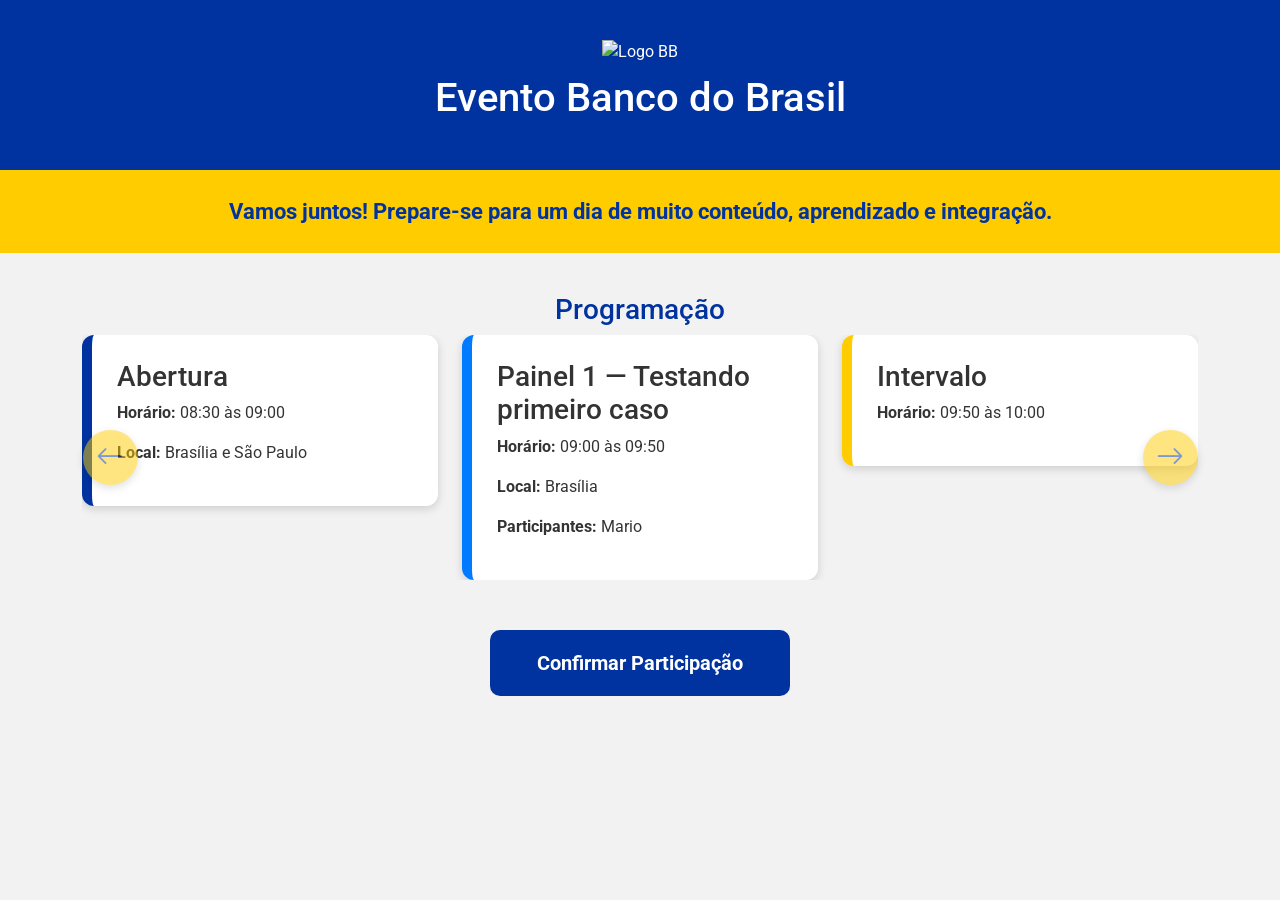
==== index.html @ 14e7d23b "Update index.html Aumentar a quantidade de cards que aparecem por vez no carrossel" ====
<!DOCTYPE html>
<html lang="pt-BR">
<head>
    <meta charset="UTF-8">
    <title>Evento BB</title>

    <!-- Bootstrap 5 -->
    <link href="https://cdn.jsdelivr.net/npm/bootstrap@5.3.2/dist/css/bootstrap.min.css" rel="stylesheet">

    <!-- Fonte profissional -->
    <link href="https://fonts.googleapis.com/css2?family=Roboto:wght@300;400;700&display=swap" rel="stylesheet">

    <!-- Fonte setas -->
    <link rel="stylesheet" href="https://cdn.jsdelivr.net/npm/bootstrap-icons@1.11.1/font/bootstrap-icons.css">

    <style>
        body {
            font-family: 'Roboto', sans-serif;
            background: #f2f2f2 url('https://www.transparenttextures.com/patterns/cubes.png');
            background-size: 300px;
            color: #333;
        }

        header {
            background: #0033a0;
            color: white;
            padding: 40px 20px;
            text-align: center;
            box-shadow: 0 4px 10px rgba(0,0,0,0.2);
        }

        header img {
            max-height: 90px;
            margin-bottom: 10px;
            animation: fadeIn 1.5s ease;
        }

        .intro {
            background: #ffcc00;
            color: #0033a0;
            font-weight: 700;
            font-size: 22px;
            padding: 25px;
            text-align: center;
            animation: slideDown 1.2s ease;
        }

        h2.section-title {
            text-align: center;
            margin-top: 40px;
            font-size: 28px;
            color: #0033a0;
            animation: fadeIn 1.5s ease;
        }

        /* Cards */
        .event-card {
            background: white;
            border-radius: 12px;
            padding: 25px;
            box-shadow: 0 3px 10px rgba(0,0,0,0.15);
            border-left: 10px solid #0033a0;
            animation: fadeUp 1s ease;
        }

        /* Cores por tipo */
        .abertura { border-left-color: #0033a0; }
        .painel { border-left-color: #007bff; }
        .intervalo { border-left-color: #ffcc00; }
        .brindes { border-left-color: #ff6600; }
        .encerramento { border-left-color: #6600cc; }

        /* Botão */
        .btn-form {
            display: block;
            width: 300px;
            margin: 50px auto;
            padding: 18px;
            background: #0033a0;
            color: white;
            text-align: center;
            border-radius: 10px;
            font-size: 20px;
            text-decoration: none;
            font-weight: 700;
            transition: 0.3s;
        }

        .btn-form:hover {
            background: #002266;
            transform: scale(1.05);
        }

        /* Animações */
        @keyframes fadeIn {
            from { opacity: 0; }
            to { opacity: 1; }
        }

        @keyframes fadeUp {
            from { opacity: 0; transform: translateY(20px); }
            to { opacity: 1; transform: translateY(0); }
        }

        @keyframes slideDown {
            from { opacity: 0; transform: translateY(-20px); }
            to { opacity: 1; transform: translateY(0); }
        }

        /* Setas personalizadas */
        .carousel-control-prev-icon,
        .carousel-control-next-icon {
            background-image: none;
        }

        .carousel-control-prev,
        .carousel-control-next {
            width: 80px;
        }

        .arrow-btn {
            background: #ffcc00; /* Amarelo BB */
            border-radius: 50%;
            width: 55px;
            height: 55px;
            display: flex;
            align-items: center;
            justify-content: center;
            box-shadow: 0 3px 8px rgba(0,0,0,0.25);
            transition: 0.3s;
            animation: pulse 1.8s infinite ease-in-out;
        }

        .arrow-btn:hover {
            transform: scale(1.15);
            background: #ffd633;
        }

        /* Ícones */
        .arrow-btn i {
            font-size: 28px;
            color: #0033a0; /* Azul BB */
        }

        /* Animação de pulso */
        @keyframes pulse {
            0% { transform: scale(1); }
            50% { transform: scale(1.08); }
            100% { transform: scale(1); }
        }

    </style>
</head>
<body>

<header>
    <!-- Troque pela sua logo -->
    <img src="https://upload.wikimedia.org/wikipedia/commons/9/9b/Banco_do_Brasil_logo.svg" alt="Logo BB">
    <h1>Evento Banco do Brasil</h1>
</header>

<div class="intro">
    Vamos juntos! Prepare-se para um dia de muito conteúdo, aprendizado e integração.
</div>

<h2 class="section-title">Programação</h2>

<!-- Carrossel Bootstrap -->
<div id="carouselEventos" class="carousel slide container" data-bs-ride="carousel">
    <div class="carousel-inner">

        <!-- Slide 1 -->
        <div class="carousel-item active">
            <div class="row g-4">

                <div class="col-md-6 col-lg-4">
                    <div class="event-card abertura">
                        <h3>Abertura</h3>
                        <p><strong>Horário:</strong> 08:30 às 09:00</p>
                        <p><strong>Local:</strong> Brasília e São Paulo</p>
                    </div>
                </div>

                <div class="col-md-6 col-lg-4">
                    <div class="event-card painel">
                        <h3>Painel 1 — Testando primeiro caso</h3>
                        <p><strong>Horário:</strong> 09:00 às 09:50</p>
                        <p><strong>Local:</strong> Brasília</p>
                        <p><strong>Participantes:</strong> Mario</p>
                    </div>
                </div>

                <div class="col-md-6 col-lg-4">
                    <div class="event-card intervalo">
                        <h3>Intervalo</h3>
                        <p><strong>Horário:</strong> 09:50 às 10:00</p>
                    </div>
                </div>

            </div>
        </div>

        <!-- Slide 2 -->
        <div class="carousel-item">
            <div class="row g-4">

                <div class="col-md-6 col-lg-4">
                    <div class="event-card painel">
                        <h3>Painel 2 — Segundo caso expositivo</h3>
                        <p><strong>Horário:</strong> 10:00 às 10:50</p>
                        <p><strong>Local:</strong> São Paulo</p>
                        <p><strong>Participantes:</strong> Jorge e Luciano</p>
                    </div>
                </div>

                <div class="col-md-6 col-lg-4">
                    <div class="event-card brindes">
                        <h3>Sorteio de Brindes</h3>
                        <p><strong>Horário:</strong> 10:50 às 11:20</p>
                        <p><strong>Local:</strong> Brasília e São Paulo</p>
                    </div>
                </div>

                <div class="col-md-6 col-lg-4">
                    <div class="event-card painel">
                        <h3>Painel 3 — Caso 3 discussão</h3>
                        <p><strong>Horário:</strong> 11:20 às 12:10</p>
                        <p><strong>Local:</strong> Brasília</p>
                        <p><strong>Participantes:</strong> André e Gabriel</p>
                    </div>
                </div>

            </div>
        </div>

        <!-- Slide 3 -->
        <div class="carousel-item">
            <div class="row g-4">

                <div class="col-md-6 col-lg-4">
                    <div class="event-card intervalo">
                        <h3>Intervalo — Almoço</h3>
                        <p><strong>Horário:</strong> 12:10 às 13:40</p>
                        <p><strong>Local:</strong> Brasília e São Paulo</p>
                    </div>
                </div>

                <div class="col-md-6 col-lg-4">
                    <div class="event-card painel">
                        <h3>Painel 4 — Quarto caso de análise</h3>
                        <p><strong>Horário:</strong> 13:40 às 15:00</p>
                        <p><strong>Local:</strong> Brasília</p>
                        <p><strong>Participantes:</strong> Matheus e Pedro</p>
                    </div>
                </div>

                <div class="col-md-6 col-lg-4">
                    <div class="event-card encerramento">
                        <h3>Encerramento</h3>
                        <p><strong>Horário:</strong> 15:00 às 16:00</p>
                        <p><strong>Local:</strong> Brasília e São Paulo</p>
                    </div>
                </div>

            </div>
        </div>

    </div>

    <!-- Setas personalizadas -->
    <button class="carousel-control-prev" type="button" data-bs-target="#carouselEventos" data-bs-slide="prev">
        <div class="arrow-btn">
            <i class="bi bi-arrow-left"></i>
        </div>
    </button>

    <button class="carousel-control-next" type="button" data-bs-target="#carouselEventos" data-bs-slide="next">
        <div class="arrow-btn">
            <i class="bi bi-arrow-right"></i>
        </div>
    </button>
</div>


<!-- Botão para formulário -->
<a class="btn-form" href="https://docs.google.com/forms/d/e/1FAIpQLSf5gsvDMj-xXutrh_rArBs5otdJBCej2UcXKzMxR29UnKy9tg/viewform?usp=header" target="_blank">
    Confirmar Participação
</a>

<!-- Bootstrap JS -->
<script src="https://cdn.jsdelivr.net/npm/bootstrap@5.3.2/dist/js/bootstrap.bundle.min.js"></script>

</body>
</html>
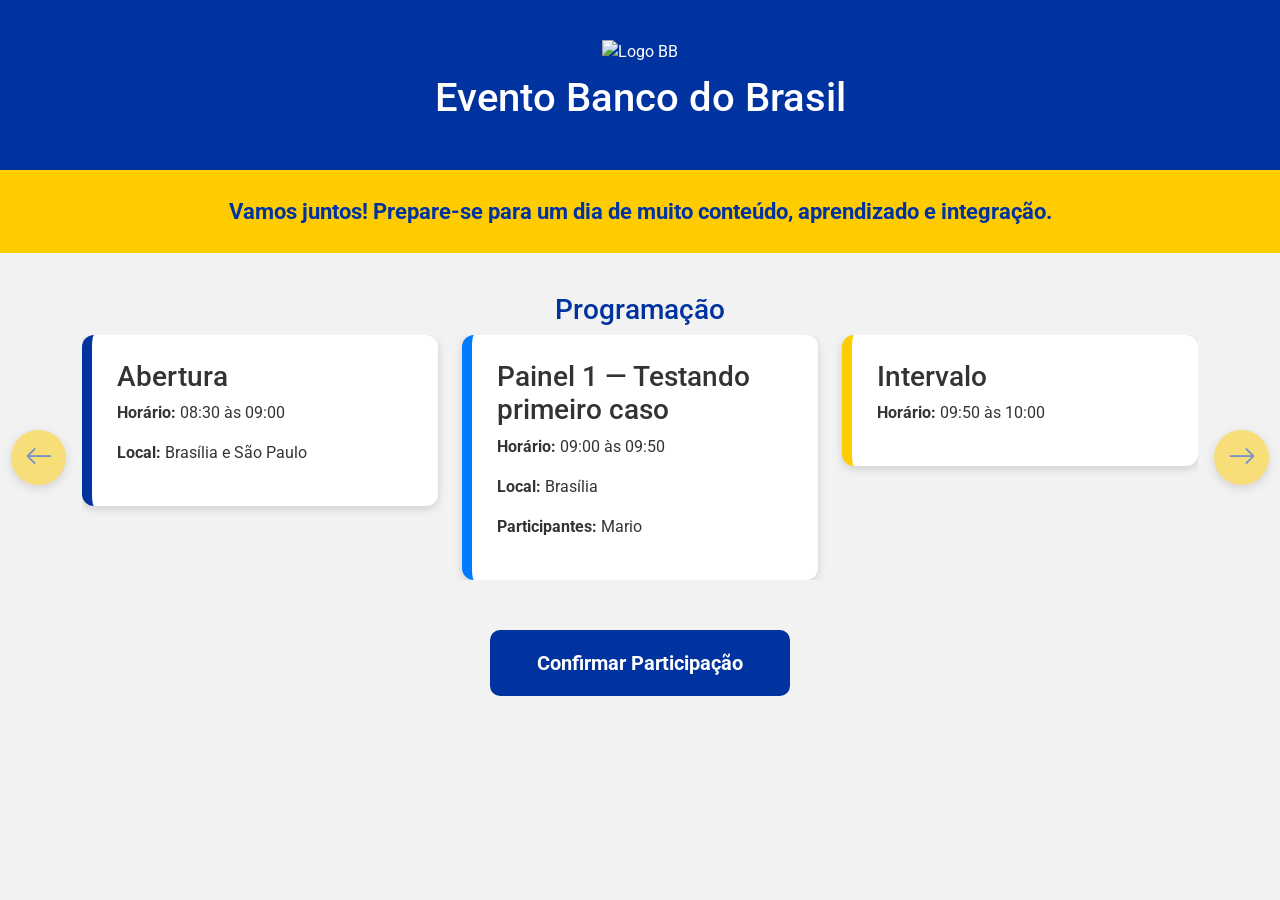
==== commit eefdf275: "Update index.html tirando o automático do carrossel e colocando as setas ao lado dos cards ao invés " ====
--- a/index.html
+++ b/index.html
@@ -113,11 +113,20 @@
             background-image: none;
         }
 
+        /* Setas fora dos cards, nas extremidades */
         .carousel-control-prev,
         .carousel-control-next {
-            width: 80px;
-        }
-
+            width: 5%; /* deixa espaço lateral */
+        }
+
+        .carousel-control-prev {
+            left: -60px; /* move para fora do container */
+        }
+
+        .carousel-control-next {
+            right: -60px; /* move para fora do container */
+        }
+        
         .arrow-btn {
             background: #ffcc00; /* Amarelo BB */
             border-radius: 50%;
@@ -128,7 +137,7 @@
             justify-content: center;
             box-shadow: 0 3px 8px rgba(0,0,0,0.25);
             transition: 0.3s;
-            animation: pulse 1.8s infinite ease-in-out;
+            /* animation: pulse 1.8s infinite ease-in-out; */
         }
 
         .arrow-btn:hover {
@@ -143,10 +152,15 @@
         }
 
         /* Animação de pulso */
-        @keyframes pulse {
+        /*@keyframes pulse {
             0% { transform: scale(1); }
             50% { transform: scale(1.08); }
             100% { transform: scale(1); }
+        } */
+
+        /* Remove autoplay */
+        .carousel {
+            animation: none !important;
         }
 
     </style>
@@ -166,14 +180,14 @@
 <h2 class="section-title">Programação</h2>
 
 <!-- Carrossel Bootstrap -->
-<div id="carouselEventos" class="carousel slide container" data-bs-ride="carousel">
+<div id="carouselEventos" class="carousel slide container" data-bs-ride="false">
     <div class="carousel-inner">
 
         <!-- Slide 1 -->
         <div class="carousel-item active">
-            <div class="row g-4">
-
-                <div class="col-md-6 col-lg-4">
+            <div class="row g-4 justify-content-center">
+
+                <div class="col-md-4">
                     <div class="event-card abertura">
                         <h3>Abertura</h3>
                         <p><strong>Horário:</strong> 08:30 às 09:00</p>
@@ -181,7 +195,7 @@
                     </div>
                 </div>
 
-                <div class="col-md-6 col-lg-4">
+                <div class="col-md-4">
                     <div class="event-card painel">
                         <h3>Painel 1 — Testando primeiro caso</h3>
                         <p><strong>Horário:</strong> 09:00 às 09:50</p>
@@ -190,7 +204,7 @@
                     </div>
                 </div>
 
-                <div class="col-md-6 col-lg-4">
+                <div class="col-md-4">
                     <div class="event-card intervalo">
                         <h3>Intervalo</h3>
                         <p><strong>Horário:</strong> 09:50 às 10:00</p>
@@ -202,9 +216,9 @@
 
         <!-- Slide 2 -->
         <div class="carousel-item">
-            <div class="row g-4">
-
-                <div class="col-md-6 col-lg-4">
+            <div class="row g-4 justify-content-center">
+
+                <div class="col-md-4">
                     <div class="event-card painel">
                         <h3>Painel 2 — Segundo caso expositivo</h3>
                         <p><strong>Horário:</strong> 10:00 às 10:50</p>
@@ -213,7 +227,7 @@
                     </div>
                 </div>
 
-                <div class="col-md-6 col-lg-4">
+                <div class="col-md-4">
                     <div class="event-card brindes">
                         <h3>Sorteio de Brindes</h3>
                         <p><strong>Horário:</strong> 10:50 às 11:20</p>
@@ -221,7 +235,7 @@
                     </div>
                 </div>
 
-                <div class="col-md-6 col-lg-4">
+                <div class="col-md-4">
                     <div class="event-card painel">
                         <h3>Painel 3 — Caso 3 discussão</h3>
                         <p><strong>Horário:</strong> 11:20 às 12:10</p>
@@ -235,9 +249,9 @@
 
         <!-- Slide 3 -->
         <div class="carousel-item">
-            <div class="row g-4">
-
-                <div class="col-md-6 col-lg-4">
+            <div class="row g-4 justify-content-center">
+
+                <div class="col-md-4">
                     <div class="event-card intervalo">
                         <h3>Intervalo — Almoço</h3>
                         <p><strong>Horário:</strong> 12:10 às 13:40</p>
@@ -245,7 +259,7 @@
                     </div>
                 </div>
 
-                <div class="col-md-6 col-lg-4">
+                <div class="col-md-4">
                     <div class="event-card painel">
                         <h3>Painel 4 — Quarto caso de análise</h3>
                         <p><strong>Horário:</strong> 13:40 às 15:00</p>
@@ -254,7 +268,7 @@
                     </div>
                 </div>
 
-                <div class="col-md-6 col-lg-4">
+                <div class="col-md-4">
                     <div class="event-card encerramento">
                         <h3>Encerramento</h3>
                         <p><strong>Horário:</strong> 15:00 às 16:00</p>
@@ -267,7 +281,7 @@
 
     </div>
 
-    <!-- Setas personalizadas -->
+    <!-- Setas nas extremidades -->
     <button class="carousel-control-prev" type="button" data-bs-target="#carouselEventos" data-bs-slide="prev">
         <div class="arrow-btn">
             <i class="bi bi-arrow-left"></i>
@@ -280,7 +294,6 @@
         </div>
     </button>
 </div>
-
 
 <!-- Botão para formulário -->
 <a class="btn-form" href="https://docs.google.com/forms/d/e/1FAIpQLSf5gsvDMj-xXutrh_rArBs5otdJBCej2UcXKzMxR29UnKy9tg/viewform?usp=header" target="_blank">
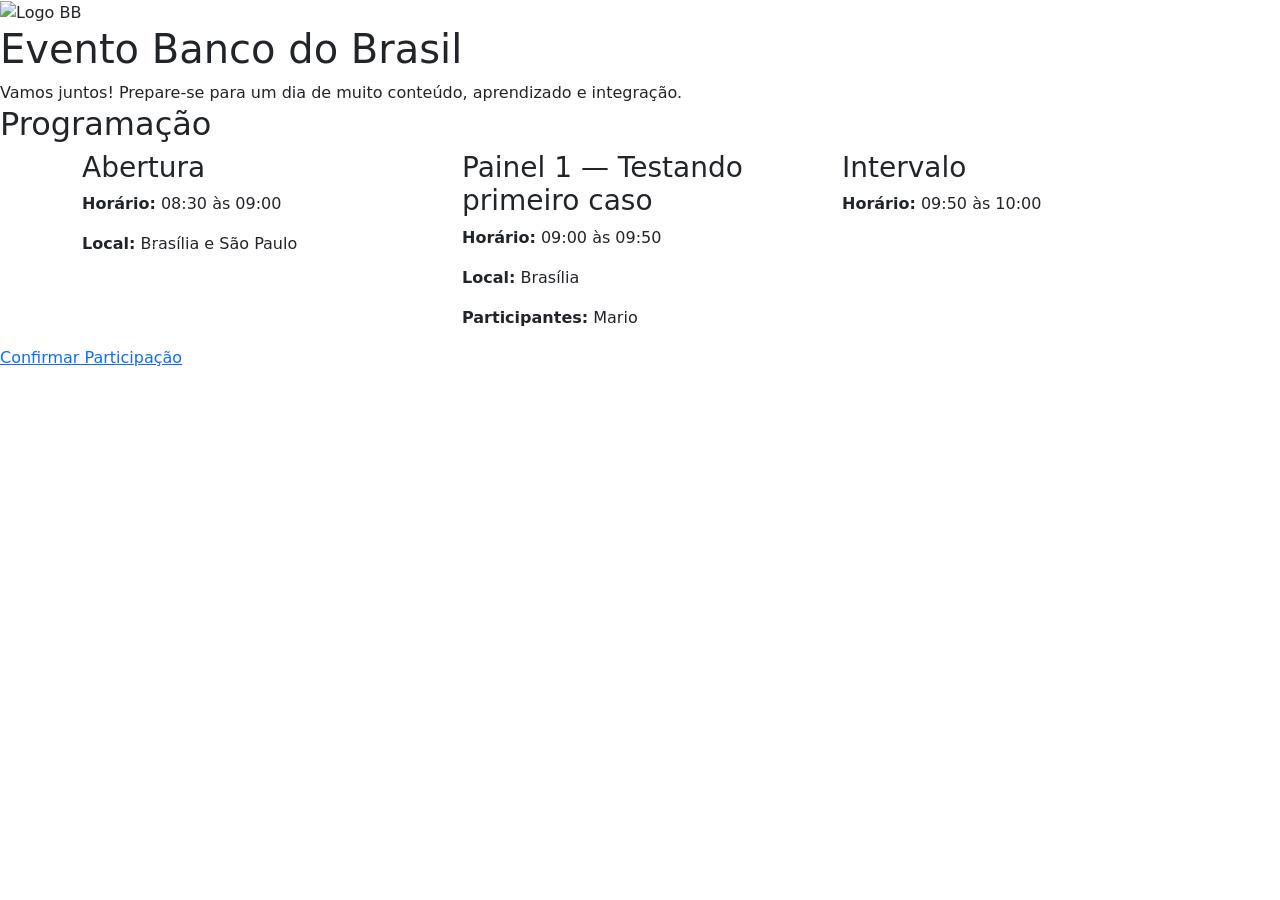
==== commit 90b06fca: "Update index.html tirando tudo do <style>" ====
--- a/index.html
+++ b/index.html
@@ -13,157 +13,8 @@
     <!-- Fonte setas -->
     <link rel="stylesheet" href="https://cdn.jsdelivr.net/npm/bootstrap-icons@1.11.1/font/bootstrap-icons.css">
 
-    <style>
-        body {
-            font-family: 'Roboto', sans-serif;
-            background: #f2f2f2 url('https://www.transparenttextures.com/patterns/cubes.png');
-            background-size: 300px;
-            color: #333;
-        }
+    <link rel="stylesheet" href="css/main.css">
 
-        header {
-            background: #0033a0;
-            color: white;
-            padding: 40px 20px;
-            text-align: center;
-            box-shadow: 0 4px 10px rgba(0,0,0,0.2);
-        }
-
-        header img {
-            max-height: 90px;
-            margin-bottom: 10px;
-            animation: fadeIn 1.5s ease;
-        }
-
-        .intro {
-            background: #ffcc00;
-            color: #0033a0;
-            font-weight: 700;
-            font-size: 22px;
-            padding: 25px;
-            text-align: center;
-            animation: slideDown 1.2s ease;
-        }
-
-        h2.section-title {
-            text-align: center;
-            margin-top: 40px;
-            font-size: 28px;
-            color: #0033a0;
-            animation: fadeIn 1.5s ease;
-        }
-
-        /* Cards */
-        .event-card {
-            background: white;
-            border-radius: 12px;
-            padding: 25px;
-            box-shadow: 0 3px 10px rgba(0,0,0,0.15);
-            border-left: 10px solid #0033a0;
-            animation: fadeUp 1s ease;
-        }
-
-        /* Cores por tipo */
-        .abertura { border-left-color: #0033a0; }
-        .painel { border-left-color: #007bff; }
-        .intervalo { border-left-color: #ffcc00; }
-        .brindes { border-left-color: #ff6600; }
-        .encerramento { border-left-color: #6600cc; }
-
-        /* Botão */
-        .btn-form {
-            display: block;
-            width: 300px;
-            margin: 50px auto;
-            padding: 18px;
-            background: #0033a0;
-            color: white;
-            text-align: center;
-            border-radius: 10px;
-            font-size: 20px;
-            text-decoration: none;
-            font-weight: 700;
-            transition: 0.3s;
-        }
-
-        .btn-form:hover {
-            background: #002266;
-            transform: scale(1.05);
-        }
-
-        /* Animações */
-        @keyframes fadeIn {
-            from { opacity: 0; }
-            to { opacity: 1; }
-        }
-
-        @keyframes fadeUp {
-            from { opacity: 0; transform: translateY(20px); }
-            to { opacity: 1; transform: translateY(0); }
-        }
-
-        @keyframes slideDown {
-            from { opacity: 0; transform: translateY(-20px); }
-            to { opacity: 1; transform: translateY(0); }
-        }
-
-        /* Setas personalizadas */
-        .carousel-control-prev-icon,
-        .carousel-control-next-icon {
-            background-image: none;
-        }
-
-        /* Setas fora dos cards, nas extremidades */
-        .carousel-control-prev,
-        .carousel-control-next {
-            width: 5%; /* deixa espaço lateral */
-        }
-
-        .carousel-control-prev {
-            left: -60px; /* move para fora do container */
-        }
-
-        .carousel-control-next {
-            right: -60px; /* move para fora do container */
-        }
-        
-        .arrow-btn {
-            background: #ffcc00; /* Amarelo BB */
-            border-radius: 50%;
-            width: 55px;
-            height: 55px;
-            display: flex;
-            align-items: center;
-            justify-content: center;
-            box-shadow: 0 3px 8px rgba(0,0,0,0.25);
-            transition: 0.3s;
-            /* animation: pulse 1.8s infinite ease-in-out; */
-        }
-
-        .arrow-btn:hover {
-            transform: scale(1.15);
-            background: #ffd633;
-        }
-
-        /* Ícones */
-        .arrow-btn i {
-            font-size: 28px;
-            color: #0033a0; /* Azul BB */
-        }
-
-        /* Animação de pulso */
-        /*@keyframes pulse {
-            0% { transform: scale(1); }
-            50% { transform: scale(1.08); }
-            100% { transform: scale(1); }
-        } */
-
-        /* Remove autoplay */
-        .carousel {
-            animation: none !important;
-        }
-
-    </style>
 </head>
 <body>
 
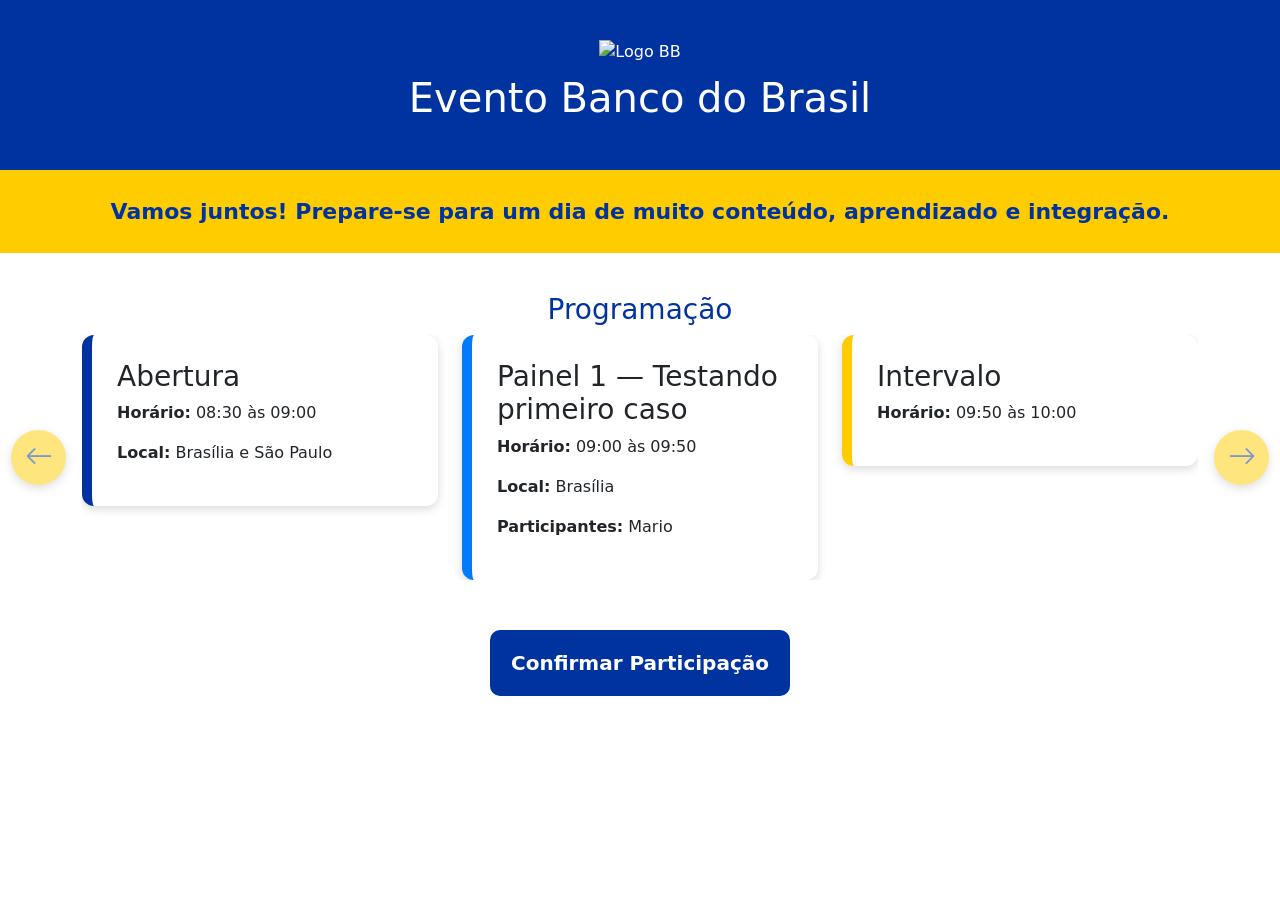
==== commit 42d97d46: "Update index.html" ====
--- a/index.html
+++ b/index.html
@@ -152,7 +152,7 @@
 </a>
 
 <!-- Bootstrap JS -->
-<script src="https://cdn.jsdelivr.net/npm/bootstrap@5.3.2/dist/js/bootstrap.bundle.min.js"></script>
+<script src="js/main.js"></script>
 
 </body>
 </html>
--- a/css/main.css
+++ b/css/main.css
@@ -0,0 +1,151 @@
+<style>
+        body {
+            font-family: 'Roboto', sans-serif;
+            background: #f2f2f2 url('https://www.transparenttextures.com/patterns/cubes.png');
+            background-size: 300px;
+            color: #333;
+        }
+
+        header {
+            background: #0033a0;
+            color: white;
+            padding: 40px 20px;
+            text-align: center;
+            box-shadow: 0 4px 10px rgba(0,0,0,0.2);
+        }
+
+        header img {
+            max-height: 90px;
+            margin-bottom: 10px;
+            animation: fadeIn 1.5s ease;
+        }
+
+        .intro {
+            background: #ffcc00;
+            color: #0033a0;
+            font-weight: 700;
+            font-size: 22px;
+            padding: 25px;
+            text-align: center;
+            animation: slideDown 1.2s ease;
+        }
+
+        h2.section-title {
+            text-align: center;
+            margin-top: 40px;
+            font-size: 28px;
+            color: #0033a0;
+            animation: fadeIn 1.5s ease;
+        }
+
+        /* Cards */
+        .event-card {
+            background: white;
+            border-radius: 12px;
+            padding: 25px;
+            box-shadow: 0 3px 10px rgba(0,0,0,0.15);
+            border-left: 10px solid #0033a0;
+            animation: fadeUp 1s ease;
+        }
+
+        /* Cores por tipo */
+        .abertura { border-left-color: #0033a0; }
+        .painel { border-left-color: #007bff; }
+        .intervalo { border-left-color: #ffcc00; }
+        .brindes { border-left-color: #ff6600; }
+        .encerramento { border-left-color: #6600cc; }
+
+        /* Botão */
+        .btn-form {
+            display: block;
+            width: 300px;
+            margin: 50px auto;
+            padding: 18px;
+            background: #0033a0;
+            color: white;
+            text-align: center;
+            border-radius: 10px;
+            font-size: 20px;
+            text-decoration: none;
+            font-weight: 700;
+            transition: 0.3s;
+        }
+
+        .btn-form:hover {
+            background: #002266;
+            transform: scale(1.05);
+        }
+
+        /* Animações */
+        @keyframes fadeIn {
+            from { opacity: 0; }
+            to { opacity: 1; }
+        }
+
+        @keyframes fadeUp {
+            from { opacity: 0; transform: translateY(20px); }
+            to { opacity: 1; transform: translateY(0); }
+        }
+
+        @keyframes slideDown {
+            from { opacity: 0; transform: translateY(-20px); }
+            to { opacity: 1; transform: translateY(0); }
+        }
+
+        /* Setas personalizadas */
+        .carousel-control-prev-icon,
+        .carousel-control-next-icon {
+            background-image: none;
+        }
+
+        /* Setas fora dos cards, nas extremidades */
+        .carousel-control-prev,
+        .carousel-control-next {
+            width: 5%; /* deixa espaço lateral */
+        }
+
+        .carousel-control-prev {
+            left: -60px; /* move para fora do container */
+        }
+
+        .carousel-control-next {
+            right: -60px; /* move para fora do container */
+        }
+        
+        .arrow-btn {
+            background: #ffcc00; /* Amarelo BB */
+            border-radius: 50%;
+            width: 55px;
+            height: 55px;
+            display: flex;
+            align-items: center;
+            justify-content: center;
+            box-shadow: 0 3px 8px rgba(0,0,0,0.25);
+            transition: 0.3s;
+            /* animation: pulse 1.8s infinite ease-in-out; */
+        }
+
+        .arrow-btn:hover {
+            transform: scale(1.15);
+            background: #ffd633;
+        }
+
+        /* Ícones */
+        .arrow-btn i {
+            font-size: 28px;
+            color: #0033a0; /* Azul BB */
+        }
+
+        /* Animação de pulso */
+        /*@keyframes pulse {
+            0% { transform: scale(1); }
+            50% { transform: scale(1.08); }
+            100% { transform: scale(1); }
+        } */
+
+        /* Remove autoplay */
+        .carousel {
+            animation: none !important;
+        }
+
+    </style>
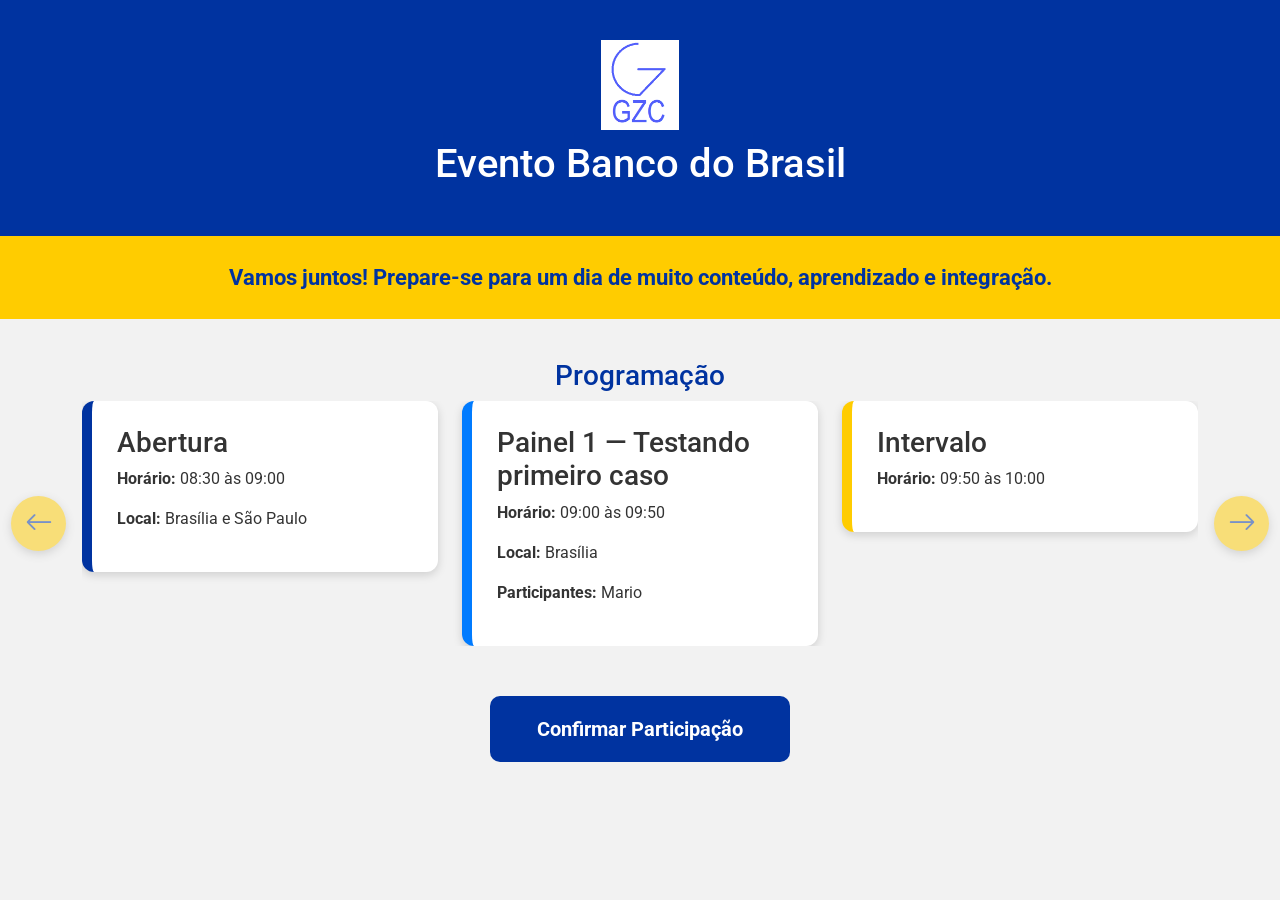
==== commit 4eca7df2: "Update index.html testando alteração de logo" ====
--- a/index.html
+++ b/index.html
@@ -4,23 +4,20 @@
     <meta charset="UTF-8">
     <title>Evento BB</title>
 
-    <!-- Bootstrap 5 -->
+    <!-- Bootstrap -->
     <link href="https://cdn.jsdelivr.net/npm/bootstrap@5.3.2/dist/css/bootstrap.min.css" rel="stylesheet">
 
-    <!-- Fonte profissional -->
+    <!-- Fontes -->
     <link href="https://fonts.googleapis.com/css2?family=Roboto:wght@300;400;700&display=swap" rel="stylesheet">
-
-    <!-- Fonte setas -->
     <link rel="stylesheet" href="https://cdn.jsdelivr.net/npm/bootstrap-icons@1.11.1/font/bootstrap-icons.css">
 
+    <!-- CSS do projeto -->
     <link rel="stylesheet" href="css/main.css">
-
 </head>
 <body>
 
 <header>
-    <!-- Troque pela sua logo -->
-    <img src="https://upload.wikimedia.org/wikipedia/commons/9/9b/Banco_do_Brasil_logo.svg" alt="Logo BB">
+    <img src="assets/img/Logo GZC.png" alt="Logo BB">
     <h1>Evento Banco do Brasil</h1>
 </header>
 
@@ -30,7 +27,6 @@
 
 <h2 class="section-title">Programação</h2>
 
-<!-- Carrossel Bootstrap -->
 <div id="carouselEventos" class="carousel slide container" data-bs-ride="false">
     <div class="carousel-inner">
 
@@ -132,26 +128,20 @@
 
     </div>
 
-    <!-- Setas nas extremidades -->
     <button class="carousel-control-prev" type="button" data-bs-target="#carouselEventos" data-bs-slide="prev">
-        <div class="arrow-btn">
-            <i class="bi bi-arrow-left"></i>
-        </div>
+        <div class="arrow-btn"><i class="bi bi-arrow-left"></i></div>
     </button>
 
     <button class="carousel-control-next" type="button" data-bs-target="#carouselEventos" data-bs-slide="next">
-        <div class="arrow-btn">
-            <i class="bi bi-arrow-right"></i>
-        </div>
+        <div class="arrow-btn"><i class="bi bi-arrow-right"></i></div>
     </button>
 </div>
 
-<!-- Botão para formulário -->
 <a class="btn-form" href="https://docs.google.com/forms/d/e/1FAIpQLSf5gsvDMj-xXutrh_rArBs5otdJBCej2UcXKzMxR29UnKy9tg/viewform?usp=header" target="_blank">
     Confirmar Participação
 </a>
 
-<!-- Bootstrap JS -->
+<script src="https://cdn.jsdelivr.net/npm/bootstrap@5.3.2/dist/js/bootstrap.bundle.min.js"></script>
 <script src="js/main.js"></script>
 
 </body>
--- a/css/main.css
+++ b/css/main.css
@@ -1,151 +1,132 @@
-<style>
-        body {
-            font-family: 'Roboto', sans-serif;
-            background: #f2f2f2 url('https://www.transparenttextures.com/patterns/cubes.png');
-            background-size: 300px;
-            color: #333;
-        }
+body {
+    font-family: 'Roboto', sans-serif;
+    background: #f2f2f2 url('https://www.transparenttextures.com/patterns/cubes.png');
+    background-size: 300px;
+    color: #333;
+}
 
-        header {
-            background: #0033a0;
-            color: white;
-            padding: 40px 20px;
-            text-align: center;
-            box-shadow: 0 4px 10px rgba(0,0,0,0.2);
-        }
+header {
+    background: #0033a0;
+    color: white;
+    padding: 40px 20px;
+    text-align: center;
+    box-shadow: 0 4px 10px rgba(0,0,0,0.2);
+}
 
-        header img {
-            max-height: 90px;
-            margin-bottom: 10px;
-            animation: fadeIn 1.5s ease;
-        }
+header img {
+    max-height: 90px;
+    margin-bottom: 10px;
+    animation: fadeIn 1.5s ease;
+}
 
-        .intro {
-            background: #ffcc00;
-            color: #0033a0;
-            font-weight: 700;
-            font-size: 22px;
-            padding: 25px;
-            text-align: center;
-            animation: slideDown 1.2s ease;
-        }
+.intro {
+    background: #ffcc00;
+    color: #0033a0;
+    font-weight: 700;
+    font-size: 22px;
+    padding: 25px;
+    text-align: center;
+    animation: slideDown 1.2s ease;
+}
 
-        h2.section-title {
-            text-align: center;
-            margin-top: 40px;
-            font-size: 28px;
-            color: #0033a0;
-            animation: fadeIn 1.5s ease;
-        }
+h2.section-title {
+    text-align: center;
+    margin-top: 40px;
+    font-size: 28px;
+    color: #0033a0;
+    animation: fadeIn 1.5s ease;
+}
 
-        /* Cards */
-        .event-card {
-            background: white;
-            border-radius: 12px;
-            padding: 25px;
-            box-shadow: 0 3px 10px rgba(0,0,0,0.15);
-            border-left: 10px solid #0033a0;
-            animation: fadeUp 1s ease;
-        }
+.event-card {
+    background: white;
+    border-radius: 12px;
+    padding: 25px;
+    box-shadow: 0 3px 10px rgba(0,0,0,0.15);
+    border-left: 10px solid #0033a0;
+    animation: fadeUp 1s ease;
+}
 
-        /* Cores por tipo */
-        .abertura { border-left-color: #0033a0; }
-        .painel { border-left-color: #007bff; }
-        .intervalo { border-left-color: #ffcc00; }
-        .brindes { border-left-color: #ff6600; }
-        .encerramento { border-left-color: #6600cc; }
+.abertura { border-left-color: #0033a0; }
+.painel { border-left-color: #007bff; }
+.intervalo { border-left-color: #ffcc00; }
+.brindes { border-left-color: #ff6600; }
+.encerramento { border-left-color: #6600cc; }
 
-        /* Botão */
-        .btn-form {
-            display: block;
-            width: 300px;
-            margin: 50px auto;
-            padding: 18px;
-            background: #0033a0;
-            color: white;
-            text-align: center;
-            border-radius: 10px;
-            font-size: 20px;
-            text-decoration: none;
-            font-weight: 700;
-            transition: 0.3s;
-        }
+.btn-form {
+    display: block;
+    width: 300px;
+    margin: 50px auto;
+    padding: 18px;
+    background: #0033a0;
+    color: white;
+    text-align: center;
+    border-radius: 10px;
+    font-size: 20px;
+    text-decoration: none;
+    font-weight: 700;
+    transition: 0.3s;
+}
 
-        .btn-form:hover {
-            background: #002266;
-            transform: scale(1.05);
-        }
+.btn-form:hover {
+    background: #002266;
+    transform: scale(1.05);
+}
 
-        /* Animações */
-        @keyframes fadeIn {
-            from { opacity: 0; }
-            to { opacity: 1; }
-        }
+@keyframes fadeIn {
+    from { opacity: 0; }
+    to { opacity: 1; }
+}
 
-        @keyframes fadeUp {
-            from { opacity: 0; transform: translateY(20px); }
-            to { opacity: 1; transform: translateY(0); }
-        }
+@keyframes fadeUp {
+    from { opacity: 0; transform: translateY(20px); }
+    to { opacity: 1; transform: translateY(0); }
+}
 
-        @keyframes slideDown {
-            from { opacity: 0; transform: translateY(-20px); }
-            to { opacity: 1; transform: translateY(0); }
-        }
+@keyframes slideDown {
+    from { opacity: 0; transform: translateY(-20px); }
+    to { opacity: 1; transform: translateY(0); }
+}
 
-        /* Setas personalizadas */
-        .carousel-control-prev-icon,
-        .carousel-control-next-icon {
-            background-image: none;
-        }
+.carousel-control-prev-icon,
+.carousel-control-next-icon {
+    background-image: none;
+}
 
-        /* Setas fora dos cards, nas extremidades */
-        .carousel-control-prev,
-        .carousel-control-next {
-            width: 5%; /* deixa espaço lateral */
-        }
+.carousel-control-prev,
+.carousel-control-next {
+    width: 5%;
+}
 
-        .carousel-control-prev {
-            left: -60px; /* move para fora do container */
-        }
+.carousel-control-prev {
+    left: -60px;
+}
 
-        .carousel-control-next {
-            right: -60px; /* move para fora do container */
-        }
-        
-        .arrow-btn {
-            background: #ffcc00; /* Amarelo BB */
-            border-radius: 50%;
-            width: 55px;
-            height: 55px;
-            display: flex;
-            align-items: center;
-            justify-content: center;
-            box-shadow: 0 3px 8px rgba(0,0,0,0.25);
-            transition: 0.3s;
-            /* animation: pulse 1.8s infinite ease-in-out; */
-        }
+.carousel-control-next {
+    right: -60px;
+}
 
-        .arrow-btn:hover {
-            transform: scale(1.15);
-            background: #ffd633;
-        }
+.arrow-btn {
+    background: #ffcc00;
+    border-radius: 50%;
+    width: 55px;
+    height: 55px;
+    display: flex;
+    align-items: center;
+    justify-content: center;
+    box-shadow: 0 3px 8px rgba(0,0,0,0.25);
+    transition: 0.3s;
+}
 
-        /* Ícones */
-        .arrow-btn i {
-            font-size: 28px;
-            color: #0033a0; /* Azul BB */
-        }
+.arrow-btn:hover {
+    transform: scale(1.15);
+    background: #ffd633;
+}
 
-        /* Animação de pulso */
-        /*@keyframes pulse {
-            0% { transform: scale(1); }
-            50% { transform: scale(1.08); }
-            100% { transform: scale(1); }
-        } */
+.arrow-btn i {
+    font-size: 28px;
+    color: #0033a0;
+}
 
-        /* Remove autoplay */
-        .carousel {
-            animation: none !important;
-        }
-
-    </style>
+.carousel {
+    animation: none !important;
+}
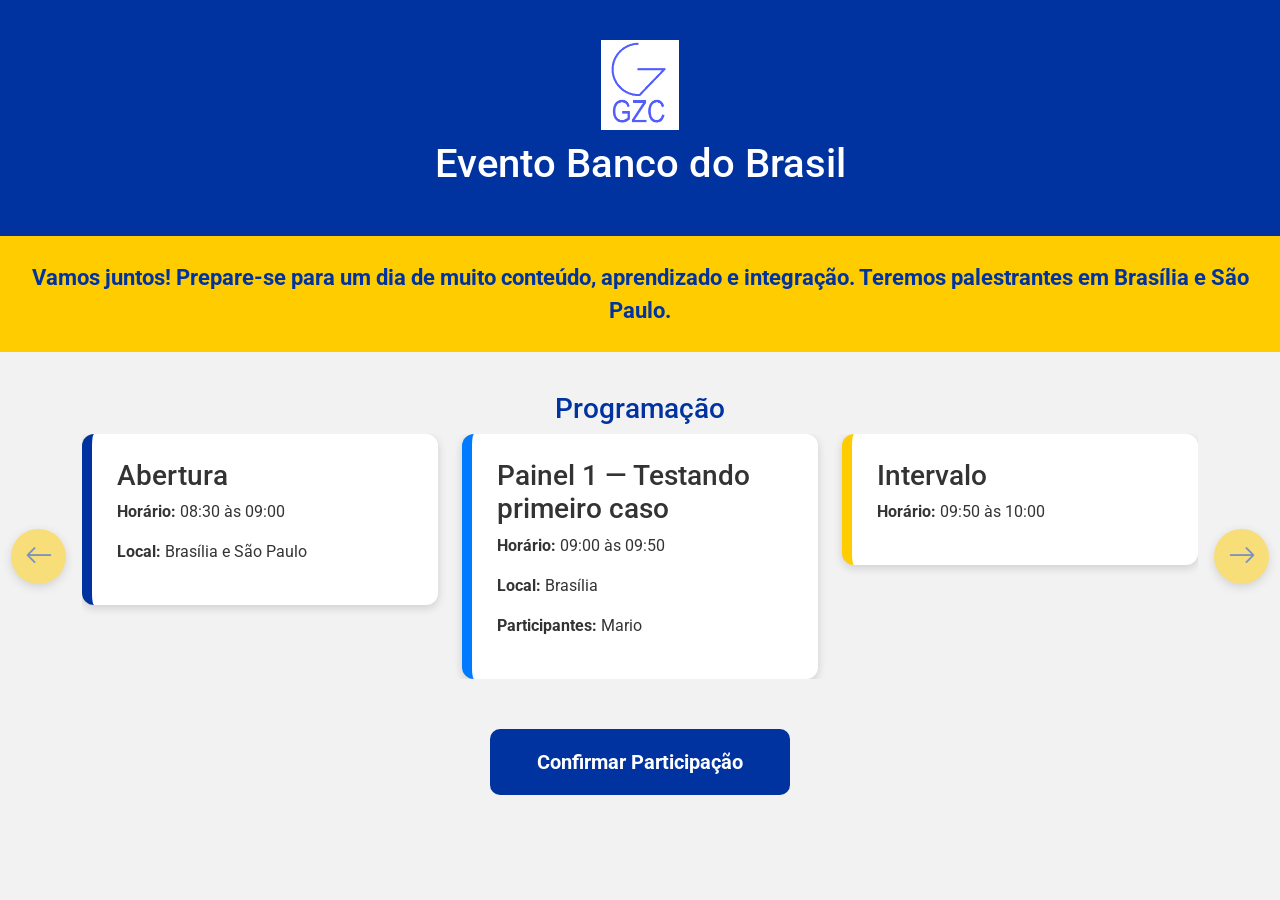
==== commit d3ec3fad: "teste mudando o texto" ====
--- a/index.html
+++ b/index.html
@@ -22,110 +22,14 @@
 </header>
 
 <div class="intro">
-    Vamos juntos! Prepare-se para um dia de muito conteúdo, aprendizado e integração.
+    Vamos juntos! Prepare-se para um dia de muito conteúdo, aprendizado e integração. Teremos palestrantes em Brasília e São Paulo.
 </div>
 
 <h2 class="section-title">Programação</h2>
 
 <div id="carouselEventos" class="carousel slide container" data-bs-ride="false">
-    <div class="carousel-inner">
-
-        <!-- Slide 1 -->
-        <div class="carousel-item active">
-            <div class="row g-4 justify-content-center">
-
-                <div class="col-md-4">
-                    <div class="event-card abertura">
-                        <h3>Abertura</h3>
-                        <p><strong>Horário:</strong> 08:30 às 09:00</p>
-                        <p><strong>Local:</strong> Brasília e São Paulo</p>
-                    </div>
-                </div>
-
-                <div class="col-md-4">
-                    <div class="event-card painel">
-                        <h3>Painel 1 — Testando primeiro caso</h3>
-                        <p><strong>Horário:</strong> 09:00 às 09:50</p>
-                        <p><strong>Local:</strong> Brasília</p>
-                        <p><strong>Participantes:</strong> Mario</p>
-                    </div>
-                </div>
-
-                <div class="col-md-4">
-                    <div class="event-card intervalo">
-                        <h3>Intervalo</h3>
-                        <p><strong>Horário:</strong> 09:50 às 10:00</p>
-                    </div>
-                </div>
-
-            </div>
-        </div>
-
-        <!-- Slide 2 -->
-        <div class="carousel-item">
-            <div class="row g-4 justify-content-center">
-
-                <div class="col-md-4">
-                    <div class="event-card painel">
-                        <h3>Painel 2 — Segundo caso expositivo</h3>
-                        <p><strong>Horário:</strong> 10:00 às 10:50</p>
-                        <p><strong>Local:</strong> São Paulo</p>
-                        <p><strong>Participantes:</strong> Jorge e Luciano</p>
-                    </div>
-                </div>
-
-                <div class="col-md-4">
-                    <div class="event-card brindes">
-                        <h3>Sorteio de Brindes</h3>
-                        <p><strong>Horário:</strong> 10:50 às 11:20</p>
-                        <p><strong>Local:</strong> Brasília e São Paulo</p>
-                    </div>
-                </div>
-
-                <div class="col-md-4">
-                    <div class="event-card painel">
-                        <h3>Painel 3 — Caso 3 discussão</h3>
-                        <p><strong>Horário:</strong> 11:20 às 12:10</p>
-                        <p><strong>Local:</strong> Brasília</p>
-                        <p><strong>Participantes:</strong> André e Gabriel</p>
-                    </div>
-                </div>
-
-            </div>
-        </div>
-
-        <!-- Slide 3 -->
-        <div class="carousel-item">
-            <div class="row g-4 justify-content-center">
-
-                <div class="col-md-4">
-                    <div class="event-card intervalo">
-                        <h3>Intervalo — Almoço</h3>
-                        <p><strong>Horário:</strong> 12:10 às 13:40</p>
-                        <p><strong>Local:</strong> Brasília e São Paulo</p>
-                    </div>
-                </div>
-
-                <div class="col-md-4">
-                    <div class="event-card painel">
-                        <h3>Painel 4 — Quarto caso de análise</h3>
-                        <p><strong>Horário:</strong> 13:40 às 15:00</p>
-                        <p><strong>Local:</strong> Brasília</p>
-                        <p><strong>Participantes:</strong> Matheus e Pedro</p>
-                    </div>
-                </div>
-
-                <div class="col-md-4">
-                    <div class="event-card encerramento">
-                        <h3>Encerramento</h3>
-                        <p><strong>Horário:</strong> 15:00 às 16:00</p>
-                        <p><strong>Local:</strong> Brasília e São Paulo</p>
-                    </div>
-                </div>
-
-            </div>
-        </div>
-
+    <div class="carousel-inner" id="carousel-content">
+        <!-- Conteúdo será carregado dinamicamente -->
     </div>
 
     <button class="carousel-control-prev" type="button" data-bs-target="#carouselEventos" data-bs-slide="prev">
@@ -137,6 +41,7 @@
     </button>
 </div>
 
+
 <a class="btn-form" href="https://docs.google.com/forms/d/e/1FAIpQLSf5gsvDMj-xXutrh_rArBs5otdJBCej2UcXKzMxR29UnKy9tg/viewform?usp=header" target="_blank">
     Confirmar Participação
 </a>
